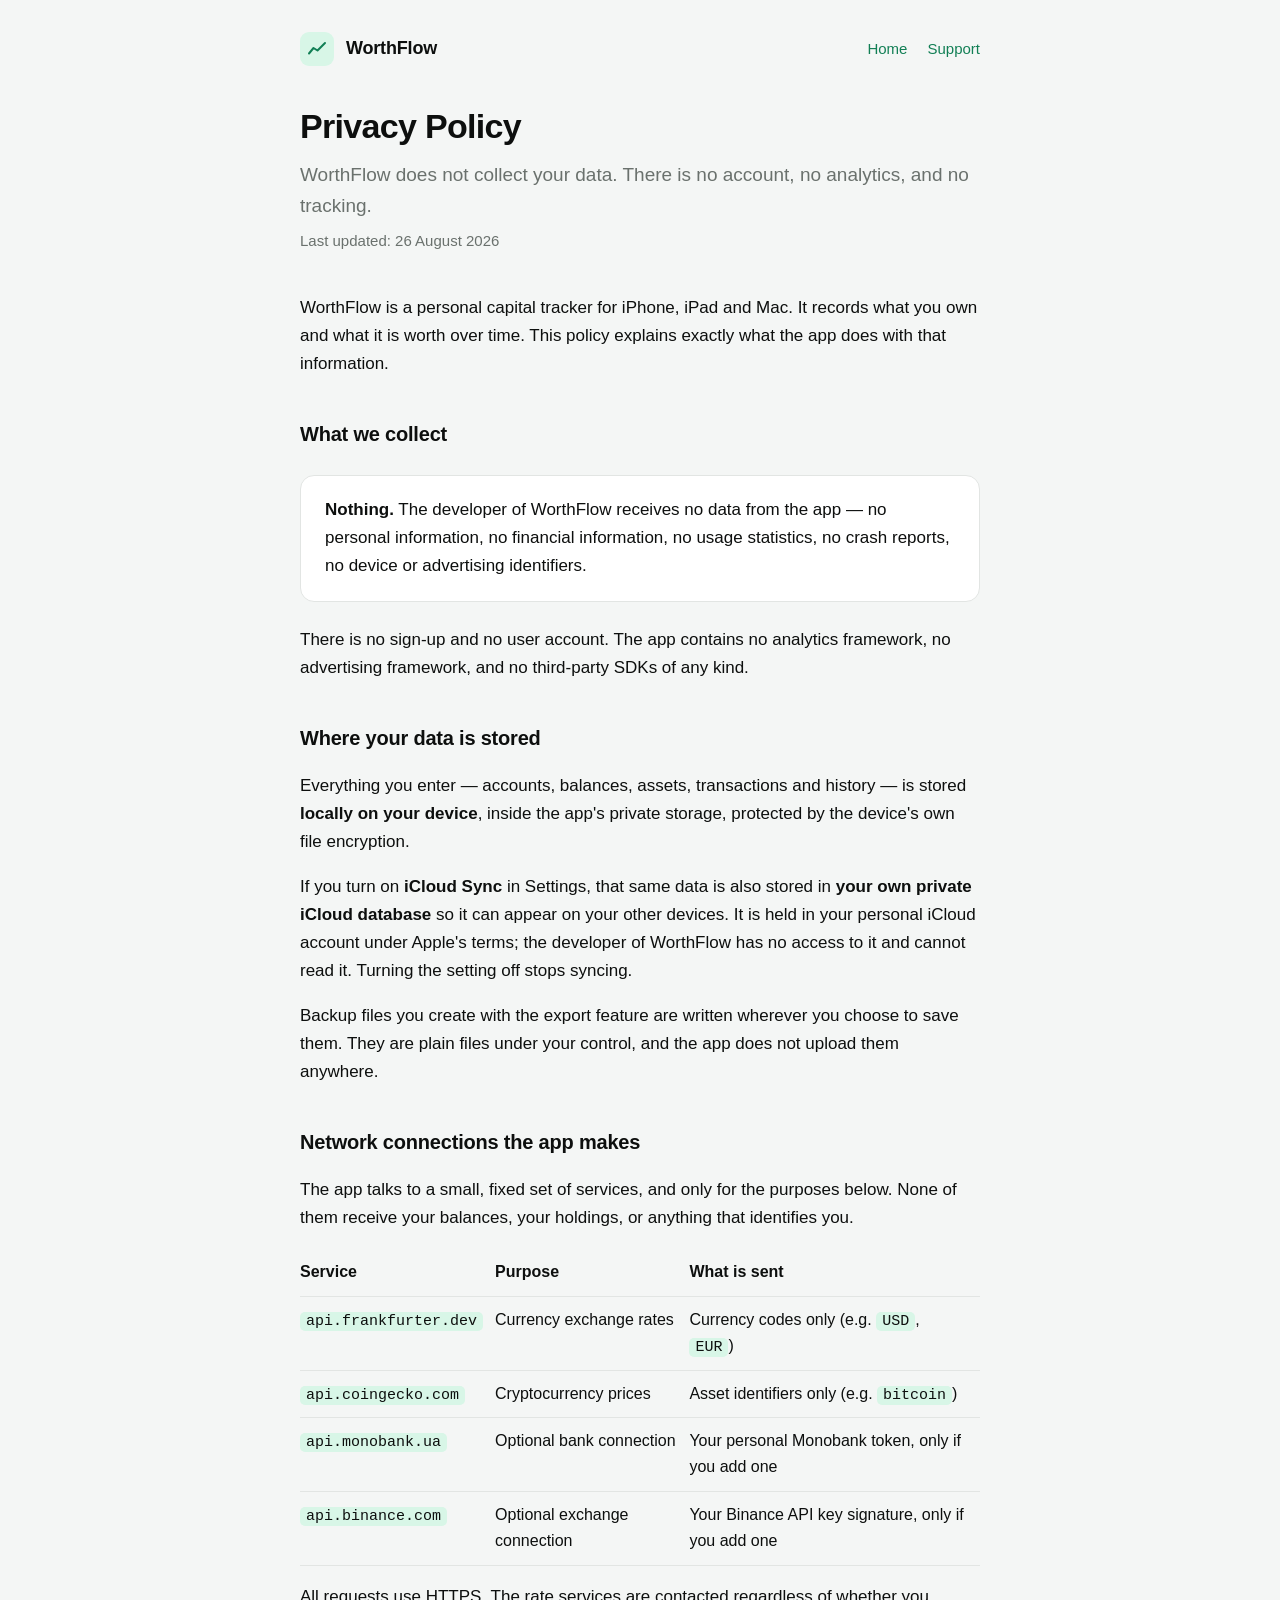
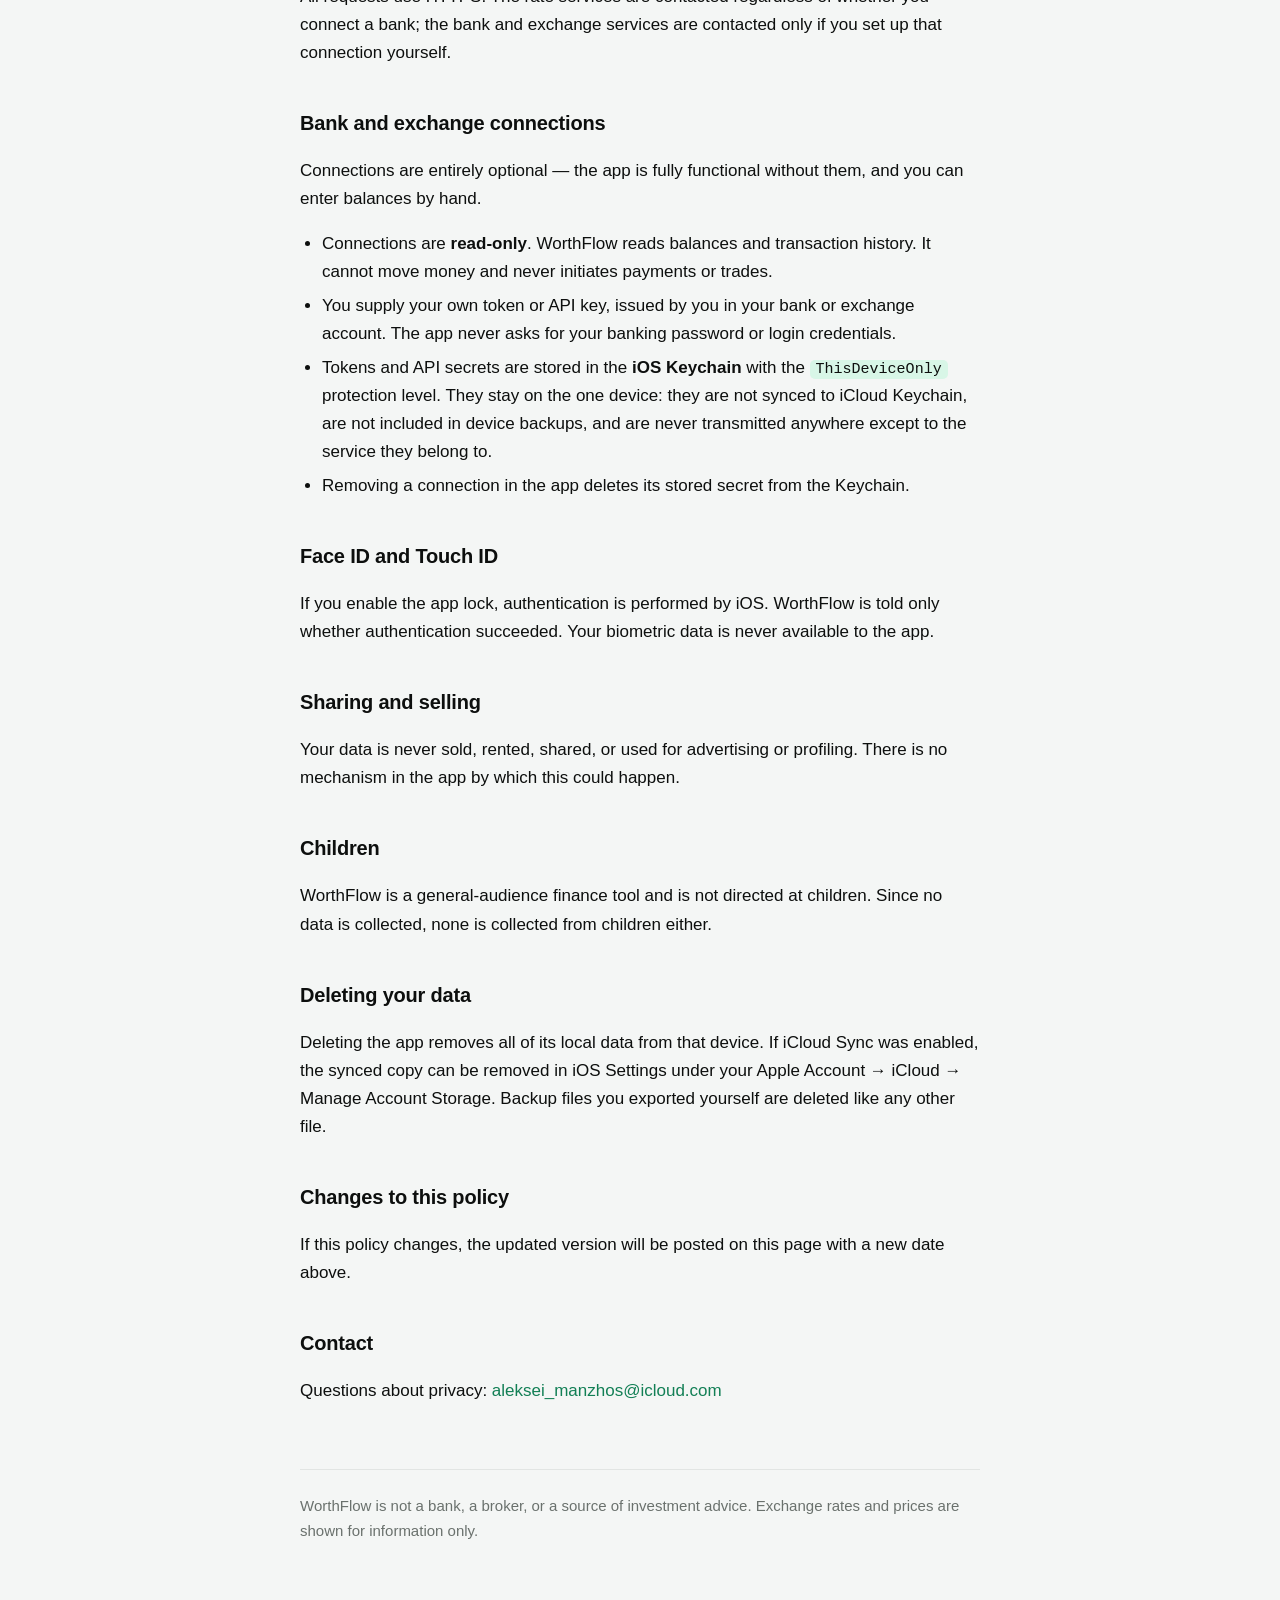
==== privacy.html @ e9a66194 "WorthFlow site: landing, privacy policy, support" ====
<!doctype html>
<html lang="en">
<head>
<meta charset="utf-8">
<meta name="viewport" content="width=device-width, initial-scale=1">
<title>WorthFlow — Privacy Policy</title>
<link rel="stylesheet" href="style.css">
</head>
<body>
<div class="wrap">

<header class="site">
  <span class="mark" aria-hidden="true">
    <svg width="20" height="20" viewBox="0 0 20 20" fill="none">
      <path d="M2 14.5 L6.5 9 L10.5 11.5 L18 4" stroke="currentColor" stroke-width="2"
            stroke-linecap="round" stroke-linejoin="round" style="color: var(--accent)"/>
    </svg>
  </span>
  <span class="name">WorthFlow</span>
  <nav>
    <a href="index.html">Home</a>
    <a href="support.html">Support</a>
  </nav>
</header>

<h1>Privacy Policy</h1>
<p class="lede">WorthFlow does not collect your data. There is no account, no analytics, and no tracking.</p>
<p class="meta">Last updated: 26 August 2026</p>

<p>WorthFlow is a personal capital tracker for iPhone, iPad and Mac. It records what you own and
what it is worth over time. This policy explains exactly what the app does with that information.</p>

<h2>What we collect</h2>

<div class="card">
<p><strong>Nothing.</strong> The developer of WorthFlow receives no data from the app —
no personal information, no financial information, no usage statistics, no crash reports,
no device or advertising identifiers.</p>
</div>

<p>There is no sign-up and no user account. The app contains no analytics framework, no
advertising framework, and no third-party SDKs of any kind.</p>

<h2>Where your data is stored</h2>

<p>Everything you enter — accounts, balances, assets, transactions and history — is stored
<strong>locally on your device</strong>, inside the app's private storage, protected by the
device's own file encryption.</p>

<p>If you turn on <strong>iCloud Sync</strong> in Settings, that same data is also stored in
<strong>your own private iCloud database</strong> so it can appear on your other devices. It is
held in your personal iCloud account under Apple's terms; the developer of WorthFlow has no
access to it and cannot read it. Turning the setting off stops syncing.</p>

<p>Backup files you create with the export feature are written wherever you choose to save
them. They are plain files under your control, and the app does not upload them anywhere.</p>

<h2>Network connections the app makes</h2>

<p>The app talks to a small, fixed set of services, and only for the purposes below.
None of them receive your balances, your holdings, or anything that identifies you.</p>

<table>
<tr><th>Service</th><th>Purpose</th><th>What is sent</th></tr>
<tr>
  <td><code>api.frankfurter.dev</code></td>
  <td>Currency exchange rates</td>
  <td>Currency codes only (e.g. <code>USD</code>, <code>EUR</code>)</td>
</tr>
<tr>
  <td><code>api.coingecko.com</code></td>
  <td>Cryptocurrency prices</td>
  <td>Asset identifiers only (e.g. <code>bitcoin</code>)</td>
</tr>
<tr>
  <td><code>api.monobank.ua</code></td>
  <td>Optional bank connection</td>
  <td>Your personal Monobank token, only if you add one</td>
</tr>
<tr>
  <td><code>api.binance.com</code></td>
  <td>Optional exchange connection</td>
  <td>Your Binance API key signature, only if you add one</td>
</tr>
</table>

<p>All requests use HTTPS. The rate services are contacted regardless of whether you connect a
bank; the bank and exchange services are contacted only if you set up that connection yourself.</p>

<h2>Bank and exchange connections</h2>

<p>Connections are entirely optional — the app is fully functional without them, and you can
enter balances by hand.</p>

<ul>
  <li>Connections are <strong>read-only</strong>. WorthFlow reads balances and transaction
      history. It cannot move money and never initiates payments or trades.</li>
  <li>You supply your own token or API key, issued by you in your bank or exchange account.
      The app never asks for your banking password or login credentials.</li>
  <li>Tokens and API secrets are stored in the <strong>iOS Keychain</strong> with the
      <code>ThisDeviceOnly</code> protection level. They stay on the one device: they are not
      synced to iCloud Keychain, are not included in device backups, and are never transmitted
      anywhere except to the service they belong to.</li>
  <li>Removing a connection in the app deletes its stored secret from the Keychain.</li>
</ul>

<h2>Face ID and Touch ID</h2>

<p>If you enable the app lock, authentication is performed by iOS. WorthFlow is told only whether
authentication succeeded. Your biometric data is never available to the app.</p>

<h2>Sharing and selling</h2>

<p>Your data is never sold, rented, shared, or used for advertising or profiling. There is no
mechanism in the app by which this could happen.</p>

<h2>Children</h2>

<p>WorthFlow is a general-audience finance tool and is not directed at children. Since no data is
collected, none is collected from children either.</p>

<h2>Deleting your data</h2>

<p>Deleting the app removes all of its local data from that device. If iCloud Sync was enabled,
the synced copy can be removed in iOS Settings under your Apple Account → iCloud → Manage
Account Storage. Backup files you exported yourself are deleted like any other file.</p>

<h2>Changes to this policy</h2>

<p>If this policy changes, the updated version will be posted on this page with a new date above.</p>

<h2>Contact</h2>

<p>Questions about privacy: <a href="mailto:aleksei_manzhos@icloud.com">aleksei_manzhos@icloud.com</a></p>

<footer class="site">
  WorthFlow is not a bank, a broker, or a source of investment advice.
  Exchange rates and prices are shown for information only.
</footer>

</div>
</body>
</html>
---- style.css ----
:root {
  --bg: #F4F6F5;
  --surface: #FFFFFF;
  --separator: #E2E5E3;
  --text: #0D0F0E;
  --text-secondary: #6A716D;
  --accent: #127F55;
  --accent-soft: #D8F6E7;
}

@media (prefers-color-scheme: dark) {
  :root {
    --bg: #0A0B0A;
    --surface: #161817;
    --separator: #262A28;
    --text: #F2F5F3;
    --text-secondary: #9AA29D;
    --accent: #7DF0BC;
    --accent-soft: #143327;
  }
}

* { box-sizing: border-box; }

body {
  margin: 0;
  padding: 0 24px 96px;
  background: var(--bg);
  color: var(--text);
  font: 17px/1.65 -apple-system, BlinkMacSystemFont, "Segoe UI", Roboto, Helvetica, Arial, sans-serif;
  -webkit-font-smoothing: antialiased;
}

.wrap { max-width: 680px; margin: 0 auto; }

header.site {
  display: flex;
  align-items: center;
  gap: 12px;
  padding: 32px 0 40px;
}

header.site .mark {
  width: 34px; height: 34px;
  border-radius: 9px;
  background: var(--accent-soft);
  display: grid;
  place-items: center;
  flex: none;
}

header.site .mark svg { display: block; }

header.site .name {
  font-weight: 600;
  letter-spacing: -0.01em;
  font-size: 18px;
}

header.site nav {
  margin-left: auto;
  display: flex;
  gap: 20px;
  font-size: 15px;
}

h1 {
  font-size: 34px;
  line-height: 1.2;
  letter-spacing: -0.02em;
  margin: 0 0 12px;
}

h2 {
  font-size: 20px;
  letter-spacing: -0.01em;
  margin: 40px 0 12px;
}

h3 {
  font-size: 17px;
  margin: 28px 0 8px;
}

p, li { color: var(--text); }

.lede {
  font-size: 19px;
  color: var(--text-secondary);
  margin: 0 0 8px;
}

.meta {
  font-size: 15px;
  color: var(--text-secondary);
  margin: 0 0 40px;
}

a { color: var(--accent); text-decoration: none; }
a:hover { text-decoration: underline; }

ul { padding-left: 22px; }
li { margin: 6px 0; }

.card {
  background: var(--surface);
  border: 1px solid var(--separator);
  border-radius: 14px;
  padding: 20px 24px;
  margin: 24px 0;
}

.card p:first-child { margin-top: 0; }
.card p:last-child { margin-bottom: 0; }

table {
  width: 100%;
  border-collapse: collapse;
  margin: 16px 0;
  font-size: 16px;
}

th, td {
  text-align: left;
  padding: 10px 12px 10px 0;
  border-bottom: 1px solid var(--separator);
  vertical-align: top;
}

th { font-weight: 600; }

code {
  font: 15px/1.5 ui-monospace, SFMono-Regular, Menlo, monospace;
  background: var(--accent-soft);
  color: var(--text);
  padding: 1px 6px;
  border-radius: 5px;
}

footer.site {
  margin-top: 64px;
  padding-top: 24px;
  border-top: 1px solid var(--separator);
  font-size: 15px;
  color: var(--text-secondary);
}
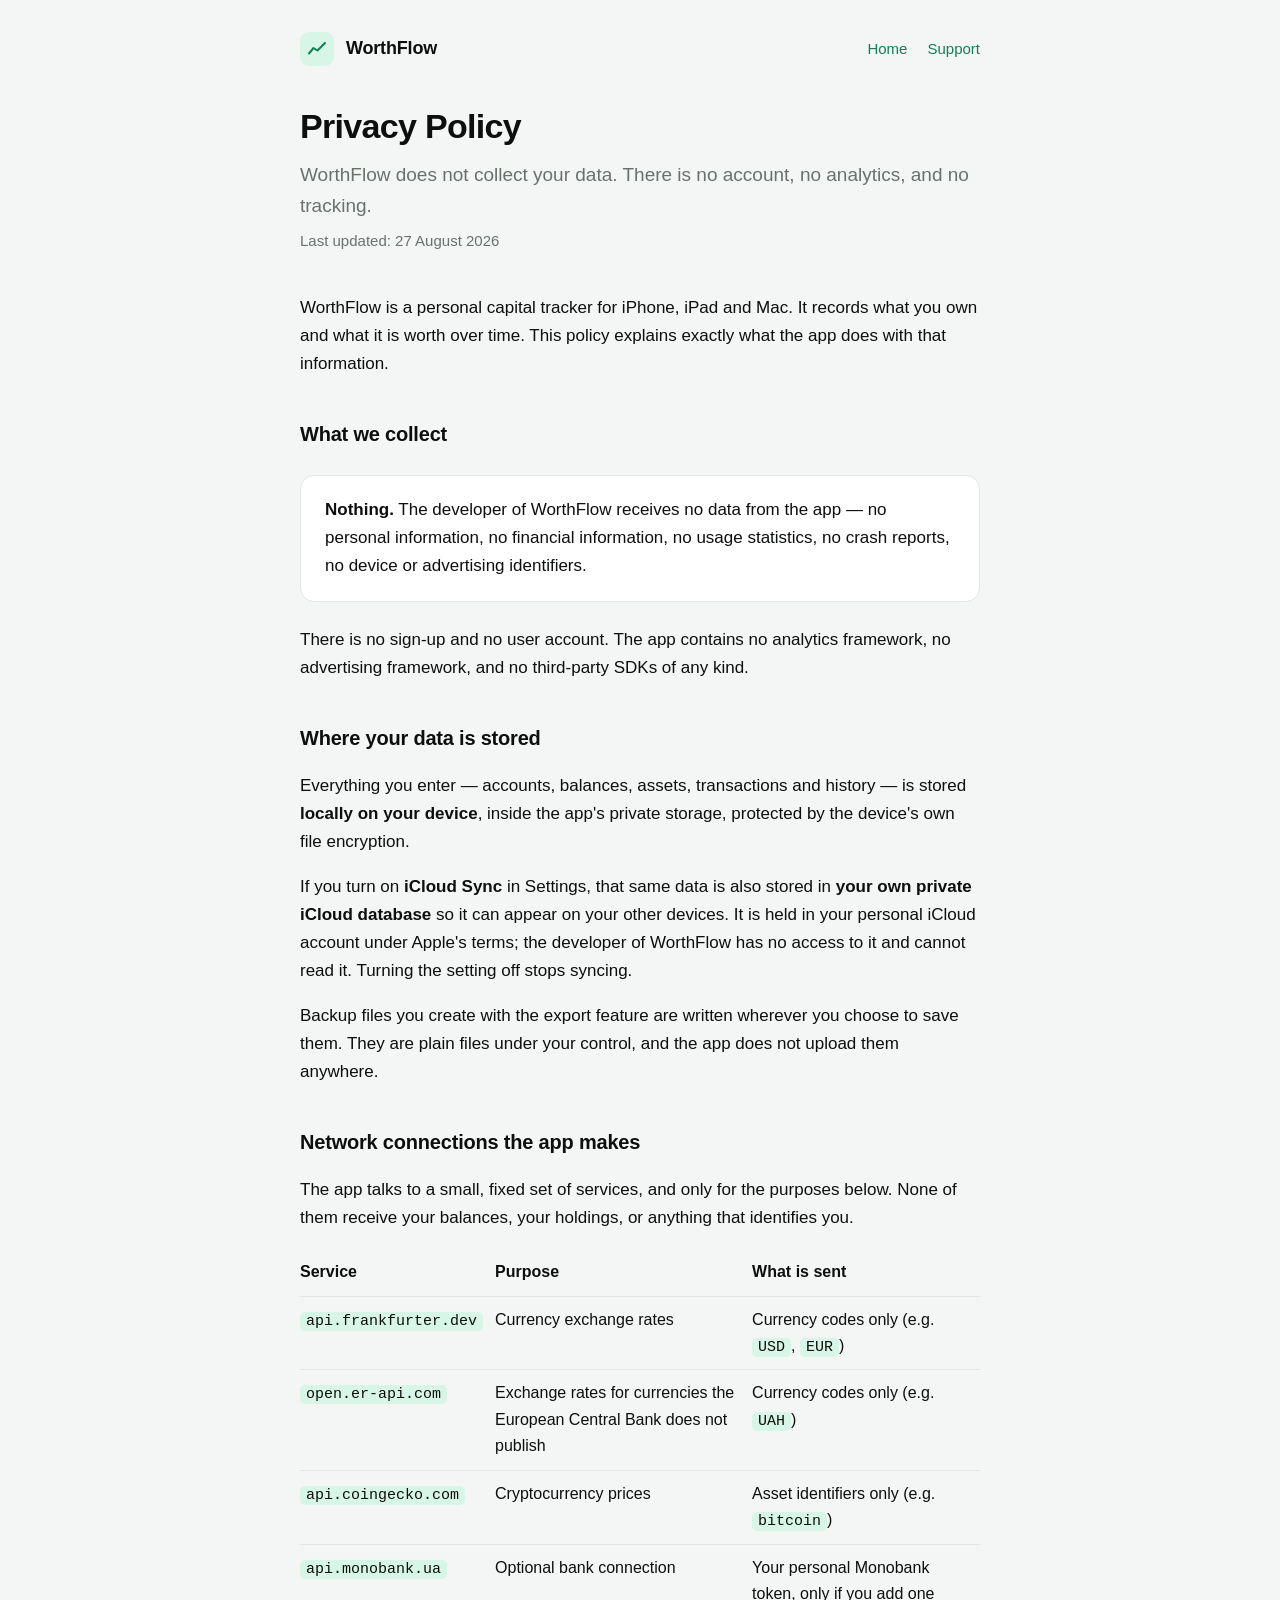
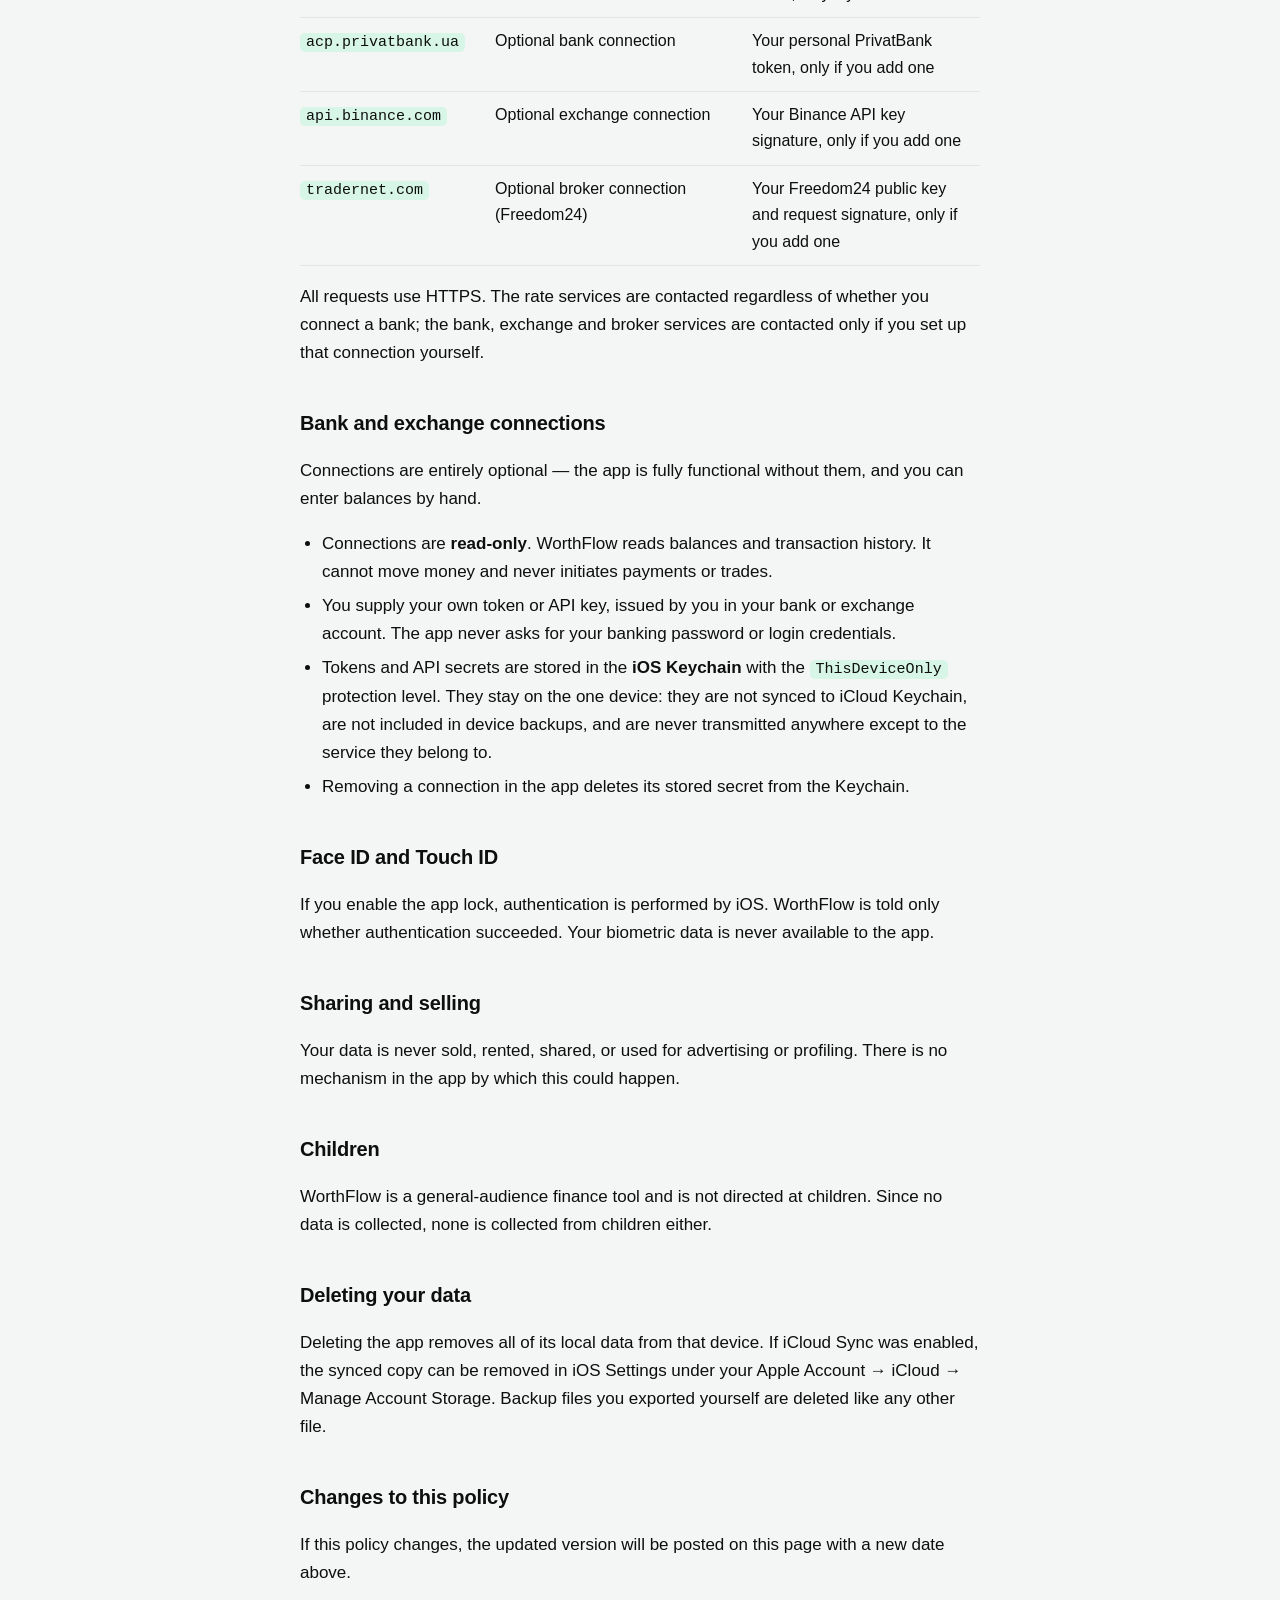
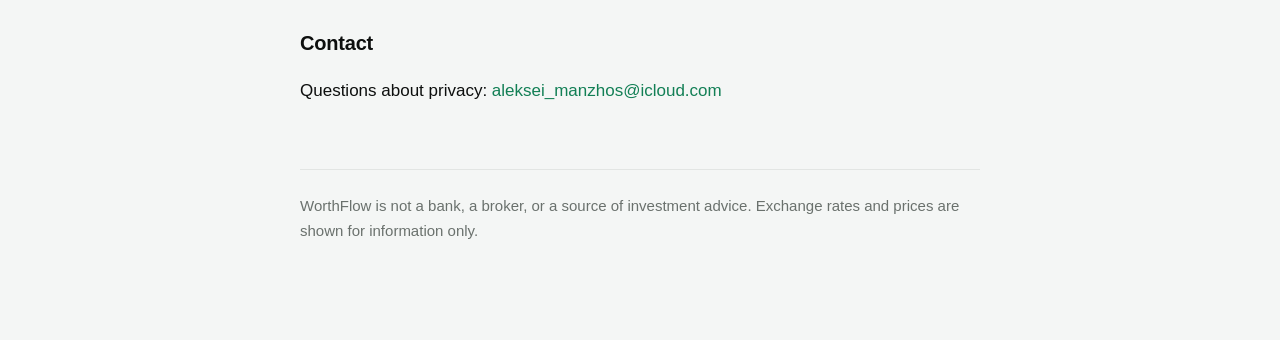
==== commit 0d941b36: "List every service the app contacts The table named four; the app talks to seven. Missing were open." ====
--- a/privacy.html
+++ b/privacy.html
@@ -25,7 +25,7 @@
 
 <h1>Privacy Policy</h1>
 <p class="lede">WorthFlow does not collect your data. There is no account, no analytics, and no tracking.</p>
-<p class="meta">Last updated: 26 August 2026</p>
+<p class="meta">Last updated: 27 August 2026</p>
 
 <p>WorthFlow is a personal capital tracker for iPhone, iPad and Mac. It records what you own and
 what it is worth over time. This policy explains exactly what the app does with that information.</p>
@@ -68,6 +68,11 @@
   <td>Currency codes only (e.g. <code>USD</code>, <code>EUR</code>)</td>
 </tr>
 <tr>
+  <td><code>open.er-api.com</code></td>
+  <td>Exchange rates for currencies the European Central Bank does not publish</td>
+  <td>Currency codes only (e.g. <code>UAH</code>)</td>
+</tr>
+<tr>
   <td><code>api.coingecko.com</code></td>
   <td>Cryptocurrency prices</td>
   <td>Asset identifiers only (e.g. <code>bitcoin</code>)</td>
@@ -78,14 +83,24 @@
   <td>Your personal Monobank token, only if you add one</td>
 </tr>
 <tr>
+  <td><code>acp.privatbank.ua</code></td>
+  <td>Optional bank connection</td>
+  <td>Your personal PrivatBank token, only if you add one</td>
+</tr>
+<tr>
   <td><code>api.binance.com</code></td>
   <td>Optional exchange connection</td>
   <td>Your Binance API key signature, only if you add one</td>
 </tr>
+<tr>
+  <td><code>tradernet.com</code></td>
+  <td>Optional broker connection (Freedom24)</td>
+  <td>Your Freedom24 public key and request signature, only if you add one</td>
+</tr>
 </table>
 
 <p>All requests use HTTPS. The rate services are contacted regardless of whether you connect a
-bank; the bank and exchange services are contacted only if you set up that connection yourself.</p>
+bank; the bank, exchange and broker services are contacted only if you set up that connection yourself.</p>
 
 <h2>Bank and exchange connections</h2>
 
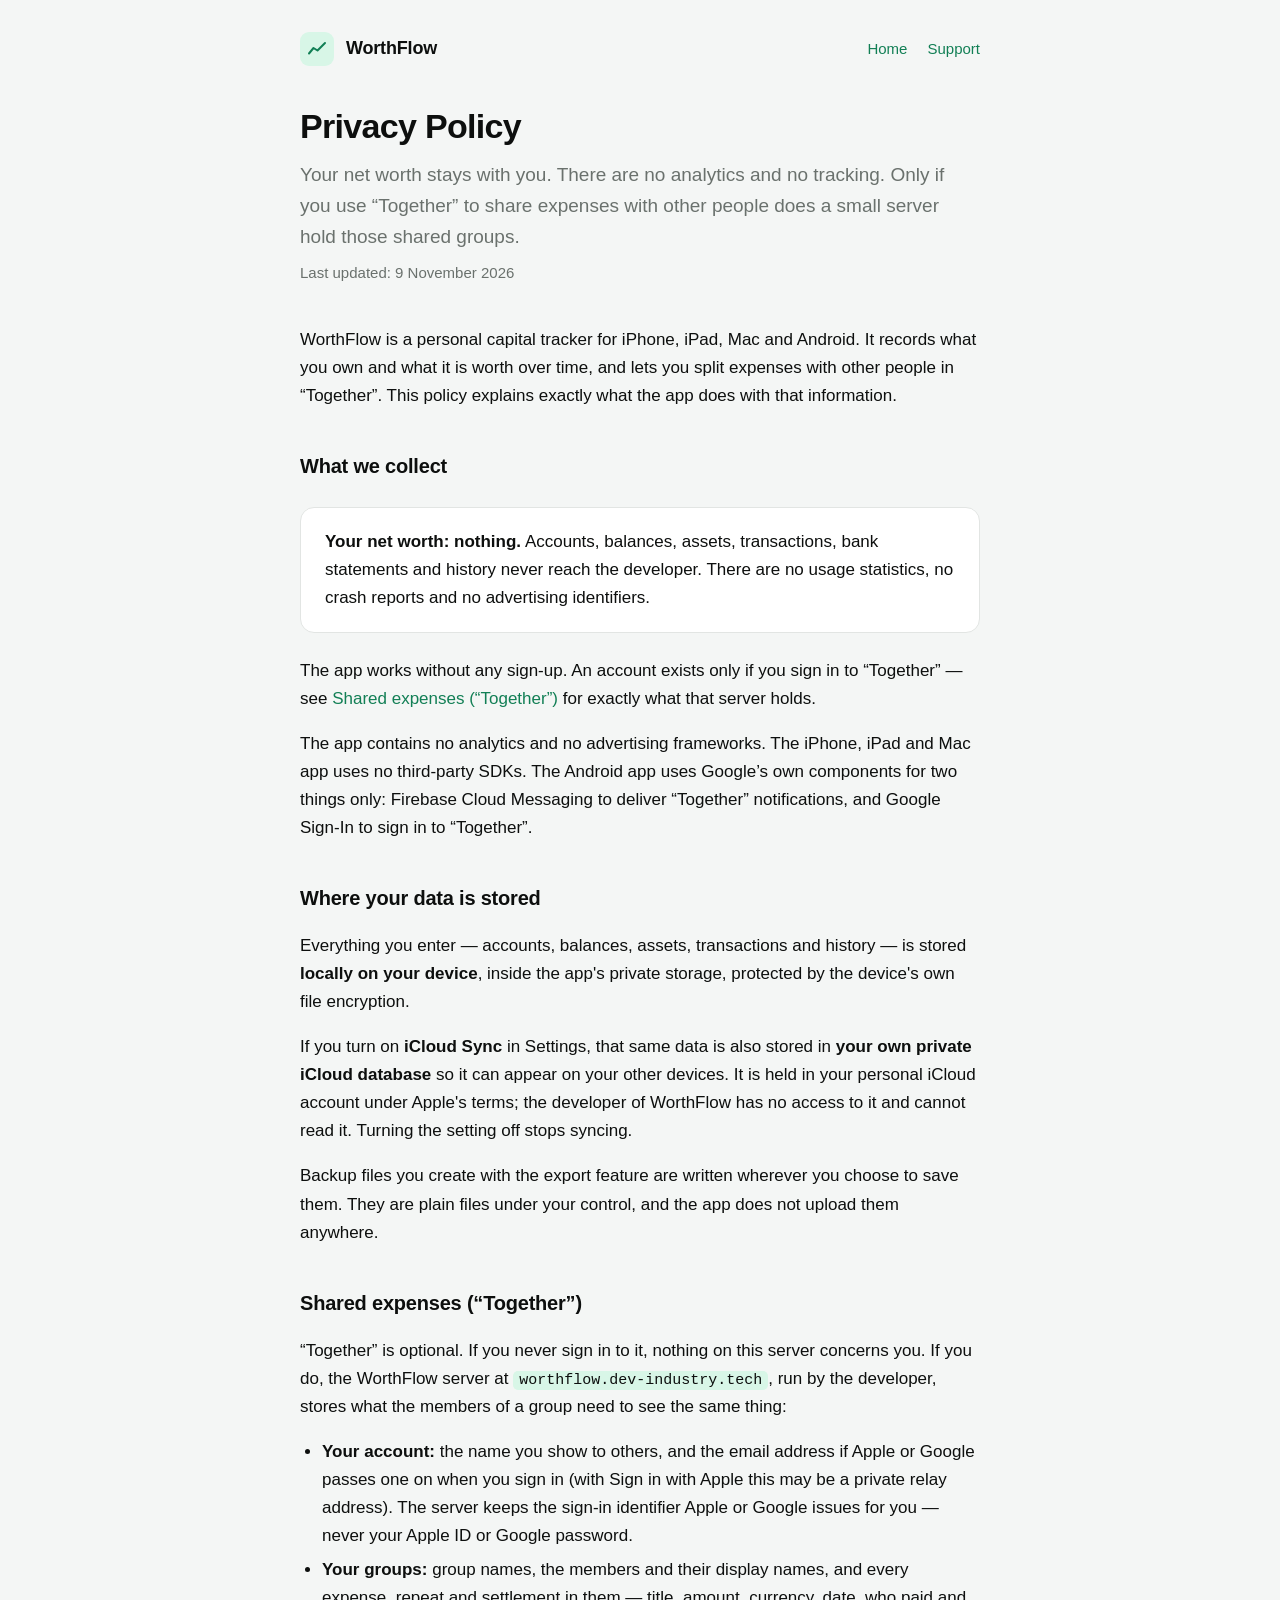
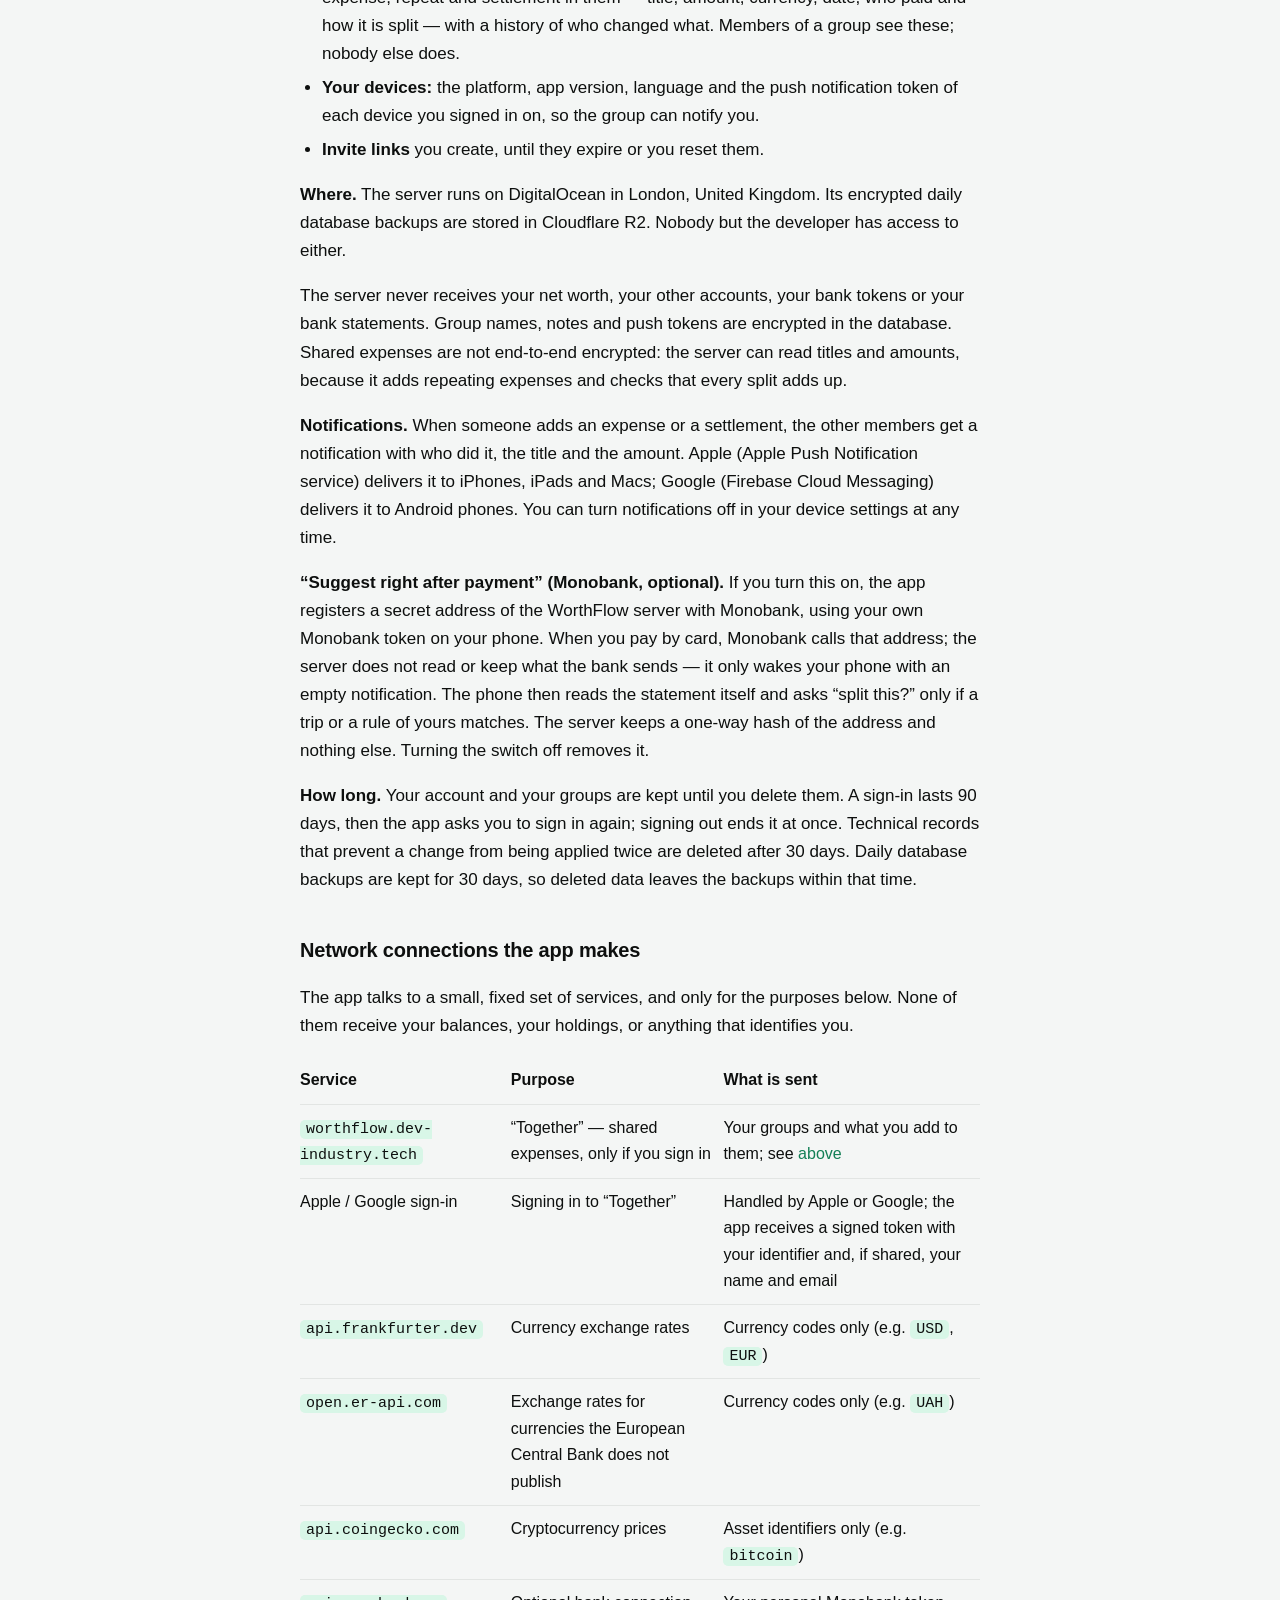
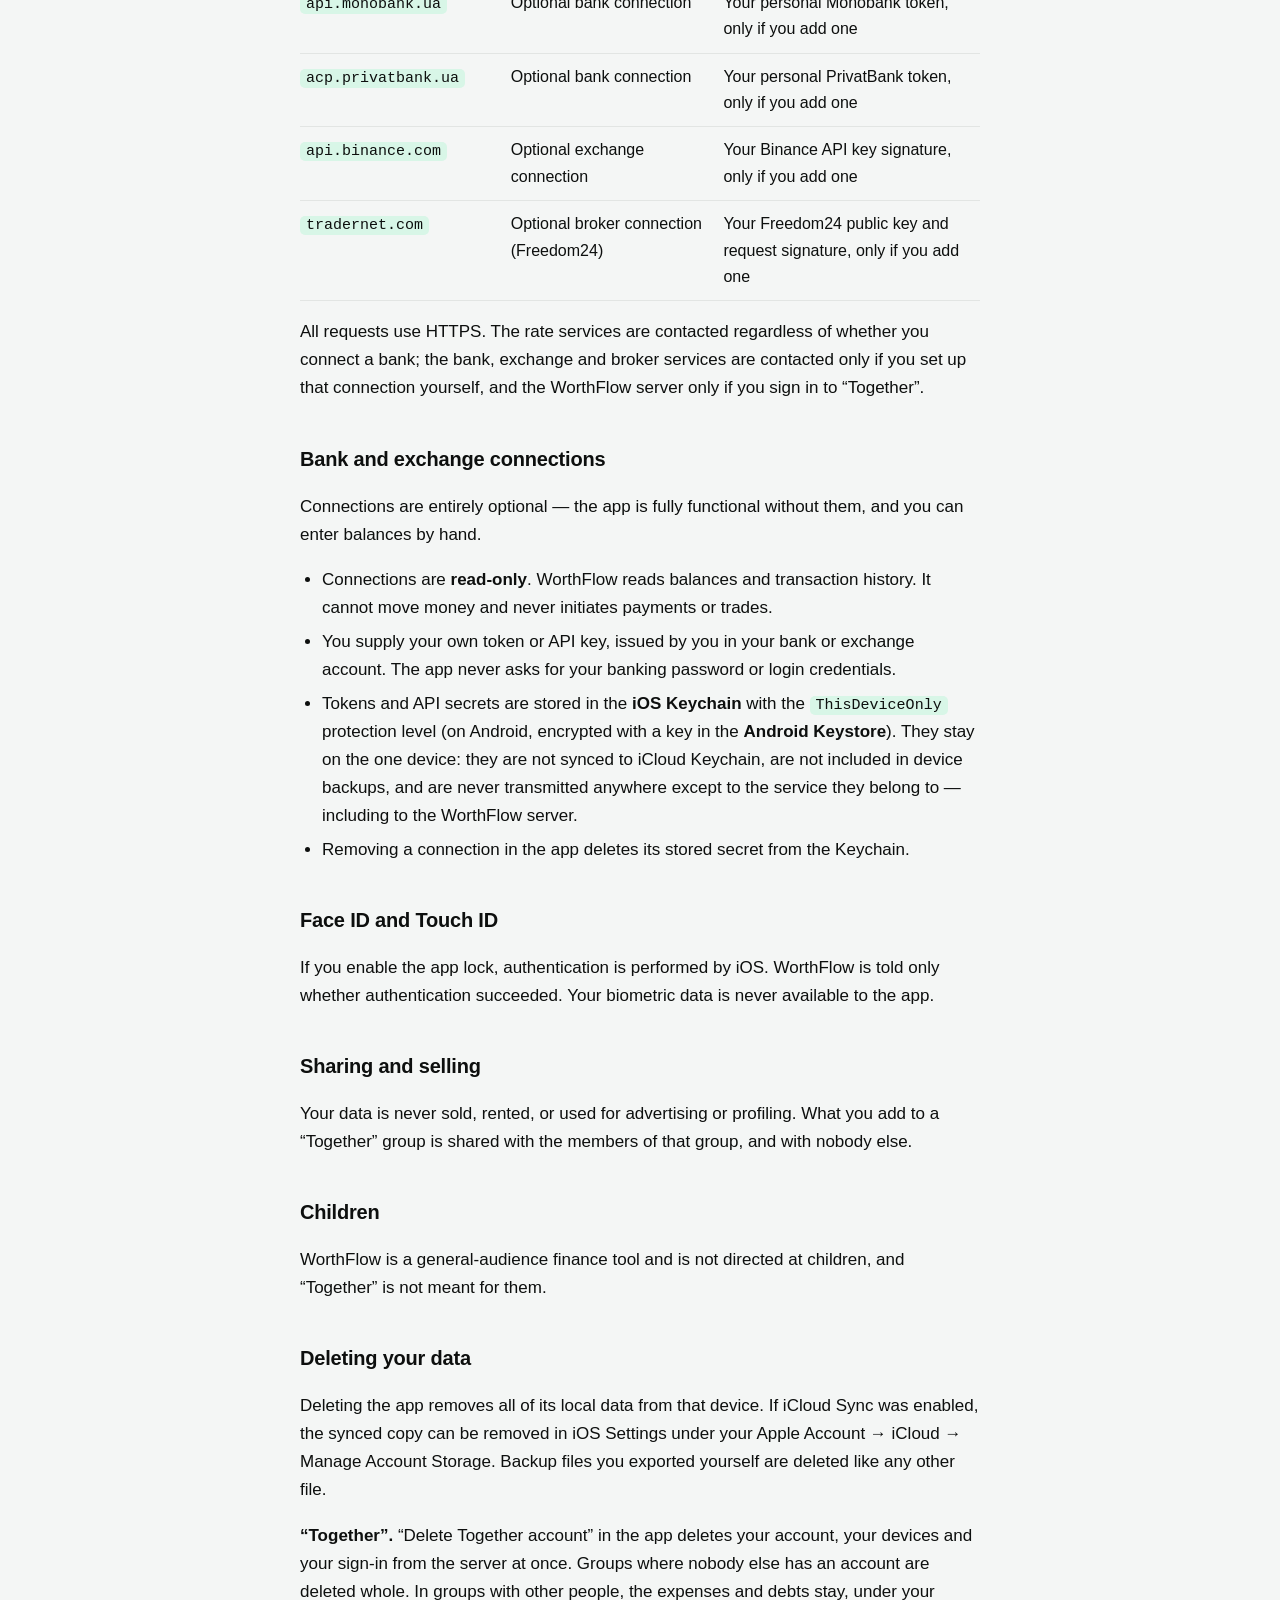
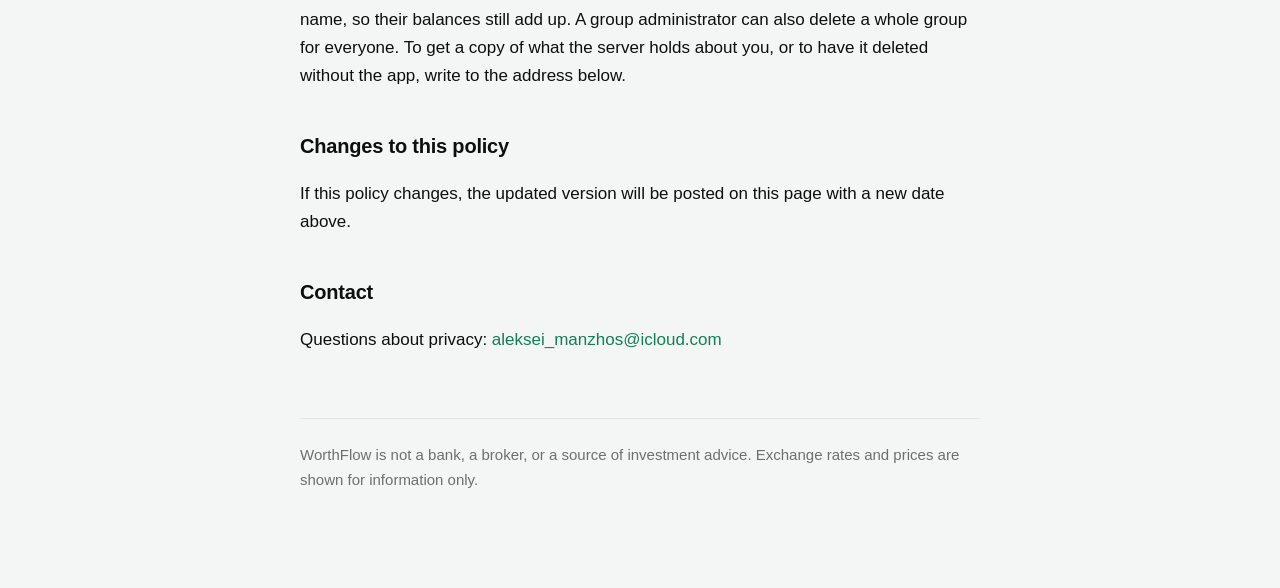
==== commit 4c6465de: "Privacy policy: shared expenses ("Together") and Android What the WorthFlow server holds once someon" ====
--- a/privacy.html
+++ b/privacy.html
@@ -24,22 +24,28 @@
 </header>
 
 <h1>Privacy Policy</h1>
-<p class="lede">WorthFlow does not collect your data. There is no account, no analytics, and no tracking.</p>
-<p class="meta">Last updated: 27 August 2026</p>
-
-<p>WorthFlow is a personal capital tracker for iPhone, iPad and Mac. It records what you own and
-what it is worth over time. This policy explains exactly what the app does with that information.</p>
+<p class="lede">Your net worth stays with you. There are no analytics and no tracking. Only if you use
+“Together” to share expenses with other people does a small server hold those shared groups.</p>
+<p class="meta">Last updated: 9 November 2026</p>
+
+<p>WorthFlow is a personal capital tracker for iPhone, iPad, Mac and Android. It records what you own
+and what it is worth over time, and lets you split expenses with other people in “Together”.
+This policy explains exactly what the app does with that information.</p>
 
 <h2>What we collect</h2>
 
 <div class="card">
-<p><strong>Nothing.</strong> The developer of WorthFlow receives no data from the app —
-no personal information, no financial information, no usage statistics, no crash reports,
-no device or advertising identifiers.</p>
+<p><strong>Your net worth: nothing.</strong> Accounts, balances, assets, transactions, bank
+statements and history never reach the developer. There are no usage statistics, no crash reports
+and no advertising identifiers.</p>
 </div>
 
-<p>There is no sign-up and no user account. The app contains no analytics framework, no
-advertising framework, and no third-party SDKs of any kind.</p>
+<p>The app works without any sign-up. An account exists only if you sign in to “Together” —
+see <a href="#together">Shared expenses (“Together”)</a> for exactly what that server holds.</p>
+
+<p>The app contains no analytics and no advertising frameworks. The iPhone, iPad and Mac app uses
+no third-party SDKs. The Android app uses Google’s own components for two things only: Firebase
+Cloud Messaging to deliver “Together” notifications, and Google Sign-In to sign in to “Together”.</p>
 
 <h2>Where your data is stored</h2>
 
@@ -55,6 +61,50 @@
 <p>Backup files you create with the export feature are written wherever you choose to save
 them. They are plain files under your control, and the app does not upload them anywhere.</p>
 
+<h2 id="together">Shared expenses (“Together”)</h2>
+
+<p>“Together” is optional. If you never sign in to it, nothing on this server concerns you.
+If you do, the WorthFlow server at <code>worthflow.dev-industry.tech</code>, run by the developer,
+stores what the members of a group need to see the same thing:</p>
+
+<ul>
+  <li><strong>Your account:</strong> the name you show to others, and the email address if Apple or
+      Google passes one on when you sign in (with Sign in with Apple this may be a private relay
+      address). The server keeps the sign-in identifier Apple or Google issues for you — never your
+      Apple ID or Google password.</li>
+  <li><strong>Your groups:</strong> group names, the members and their display names, and every
+      expense, repeat and settlement in them — title, amount, currency, date, who paid and how it is
+      split — with a history of who changed what. Members of a group see these; nobody else does.</li>
+  <li><strong>Your devices:</strong> the platform, app version, language and the push notification
+      token of each device you signed in on, so the group can notify you.</li>
+  <li><strong>Invite links</strong> you create, until they expire or you reset them.</li>
+</ul>
+
+<p><strong>Where.</strong> The server runs on DigitalOcean in London, United Kingdom. Its encrypted
+daily database backups are stored in Cloudflare R2. Nobody but the developer has access to either.</p>
+
+<p>The server never receives your net worth, your other accounts, your bank tokens or your bank
+statements. Group names, notes and push tokens are encrypted in the database. Shared expenses are
+not end-to-end encrypted: the server can read titles and amounts, because it adds repeating
+expenses and checks that every split adds up.</p>
+
+<p><strong>Notifications.</strong> When someone adds an expense or a settlement, the other members
+get a notification with who did it, the title and the amount. Apple (Apple Push Notification
+service) delivers it to iPhones, iPads and Macs; Google (Firebase Cloud Messaging) delivers it to
+Android phones. You can turn notifications off in your device settings at any time.</p>
+
+<p><strong>“Suggest right after payment” (Monobank, optional).</strong> If you turn this on, the
+app registers a secret address of the WorthFlow server with Monobank, using your own Monobank token
+on your phone. When you pay by card, Monobank calls that address; the server does not read or keep
+what the bank sends — it only wakes your phone with an empty notification. The phone then reads the
+statement itself and asks “split this?” only if a trip or a rule of yours matches. The server keeps
+a one-way hash of the address and nothing else. Turning the switch off removes it.</p>
+
+<p><strong>How long.</strong> Your account and your groups are kept until you delete them. A sign-in
+lasts 90 days, then the app asks you to sign in again; signing out ends it at once. Technical records that prevent a change from being
+applied twice are deleted after 30 days. Daily database backups are kept for 30 days, so deleted
+data leaves the backups within that time.</p>
+
 <h2>Network connections the app makes</h2>
 
 <p>The app talks to a small, fixed set of services, and only for the purposes below.
@@ -62,6 +112,17 @@
 
 <table>
 <tr><th>Service</th><th>Purpose</th><th>What is sent</th></tr>
+<tr>
+  <td><code>worthflow.dev-industry.tech</code></td>
+  <td>“Together” — shared expenses, only if you sign in</td>
+  <td>Your groups and what you add to them; see <a href="#together">above</a></td>
+</tr>
+<tr>
+  <td>Apple / Google sign-in</td>
+  <td>Signing in to “Together”</td>
+  <td>Handled by Apple or Google; the app receives a signed token with your identifier and,
+      if shared, your name and email</td>
+</tr>
 <tr>
   <td><code>api.frankfurter.dev</code></td>
   <td>Currency exchange rates</td>
@@ -100,7 +161,8 @@
 </table>
 
 <p>All requests use HTTPS. The rate services are contacted regardless of whether you connect a
-bank; the bank, exchange and broker services are contacted only if you set up that connection yourself.</p>
+bank; the bank, exchange and broker services are contacted only if you set up that connection
+yourself, and the WorthFlow server only if you sign in to “Together”.</p>
 
 <h2>Bank and exchange connections</h2>
 
@@ -113,9 +175,10 @@
   <li>You supply your own token or API key, issued by you in your bank or exchange account.
       The app never asks for your banking password or login credentials.</li>
   <li>Tokens and API secrets are stored in the <strong>iOS Keychain</strong> with the
-      <code>ThisDeviceOnly</code> protection level. They stay on the one device: they are not
+      <code>ThisDeviceOnly</code> protection level (on Android, encrypted with a key in the
+      <strong>Android Keystore</strong>). They stay on the one device: they are not
       synced to iCloud Keychain, are not included in device backups, and are never transmitted
-      anywhere except to the service they belong to.</li>
+      anywhere except to the service they belong to — including to the WorthFlow server.</li>
   <li>Removing a connection in the app deletes its stored secret from the Keychain.</li>
 </ul>
 
@@ -126,19 +189,26 @@
 
 <h2>Sharing and selling</h2>
 
-<p>Your data is never sold, rented, shared, or used for advertising or profiling. There is no
-mechanism in the app by which this could happen.</p>
+<p>Your data is never sold, rented, or used for advertising or profiling. What you add to a
+“Together” group is shared with the members of that group, and with nobody else.</p>
 
 <h2>Children</h2>
 
-<p>WorthFlow is a general-audience finance tool and is not directed at children. Since no data is
-collected, none is collected from children either.</p>
+<p>WorthFlow is a general-audience finance tool and is not directed at children, and “Together”
+is not meant for them.</p>
 
 <h2>Deleting your data</h2>
 
 <p>Deleting the app removes all of its local data from that device. If iCloud Sync was enabled,
 the synced copy can be removed in iOS Settings under your Apple Account → iCloud → Manage
 Account Storage. Backup files you exported yourself are deleted like any other file.</p>
+
+<p><strong>“Together”.</strong> “Delete Together account” in the app deletes your account, your
+devices and your sign-in from the server at once. Groups where nobody else has an account are
+deleted whole. In groups with other people, the expenses and debts stay, under your name, so their
+balances still add up. A group administrator can also delete a whole group for everyone. To get a
+copy of what the server holds about you, or to have it deleted without the app, write to the
+address below.</p>
 
 <h2>Changes to this policy</h2>
 
